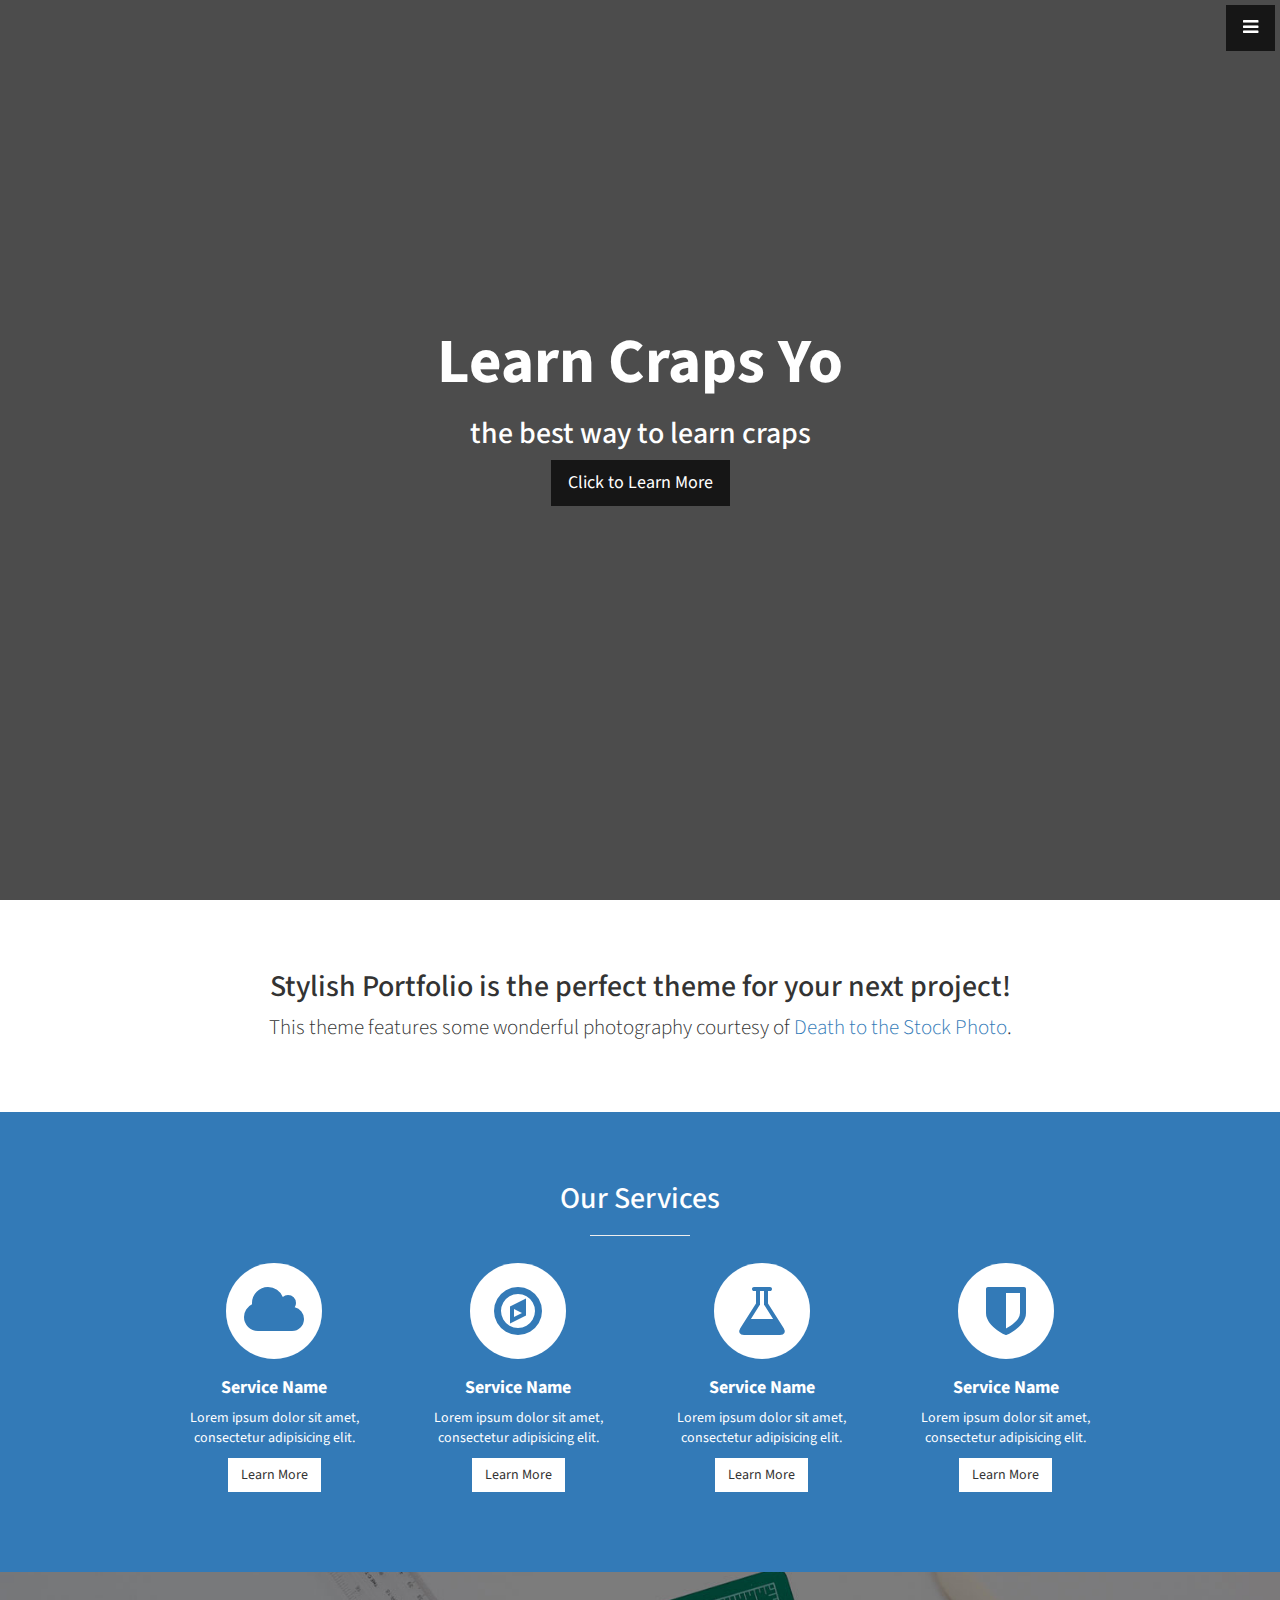
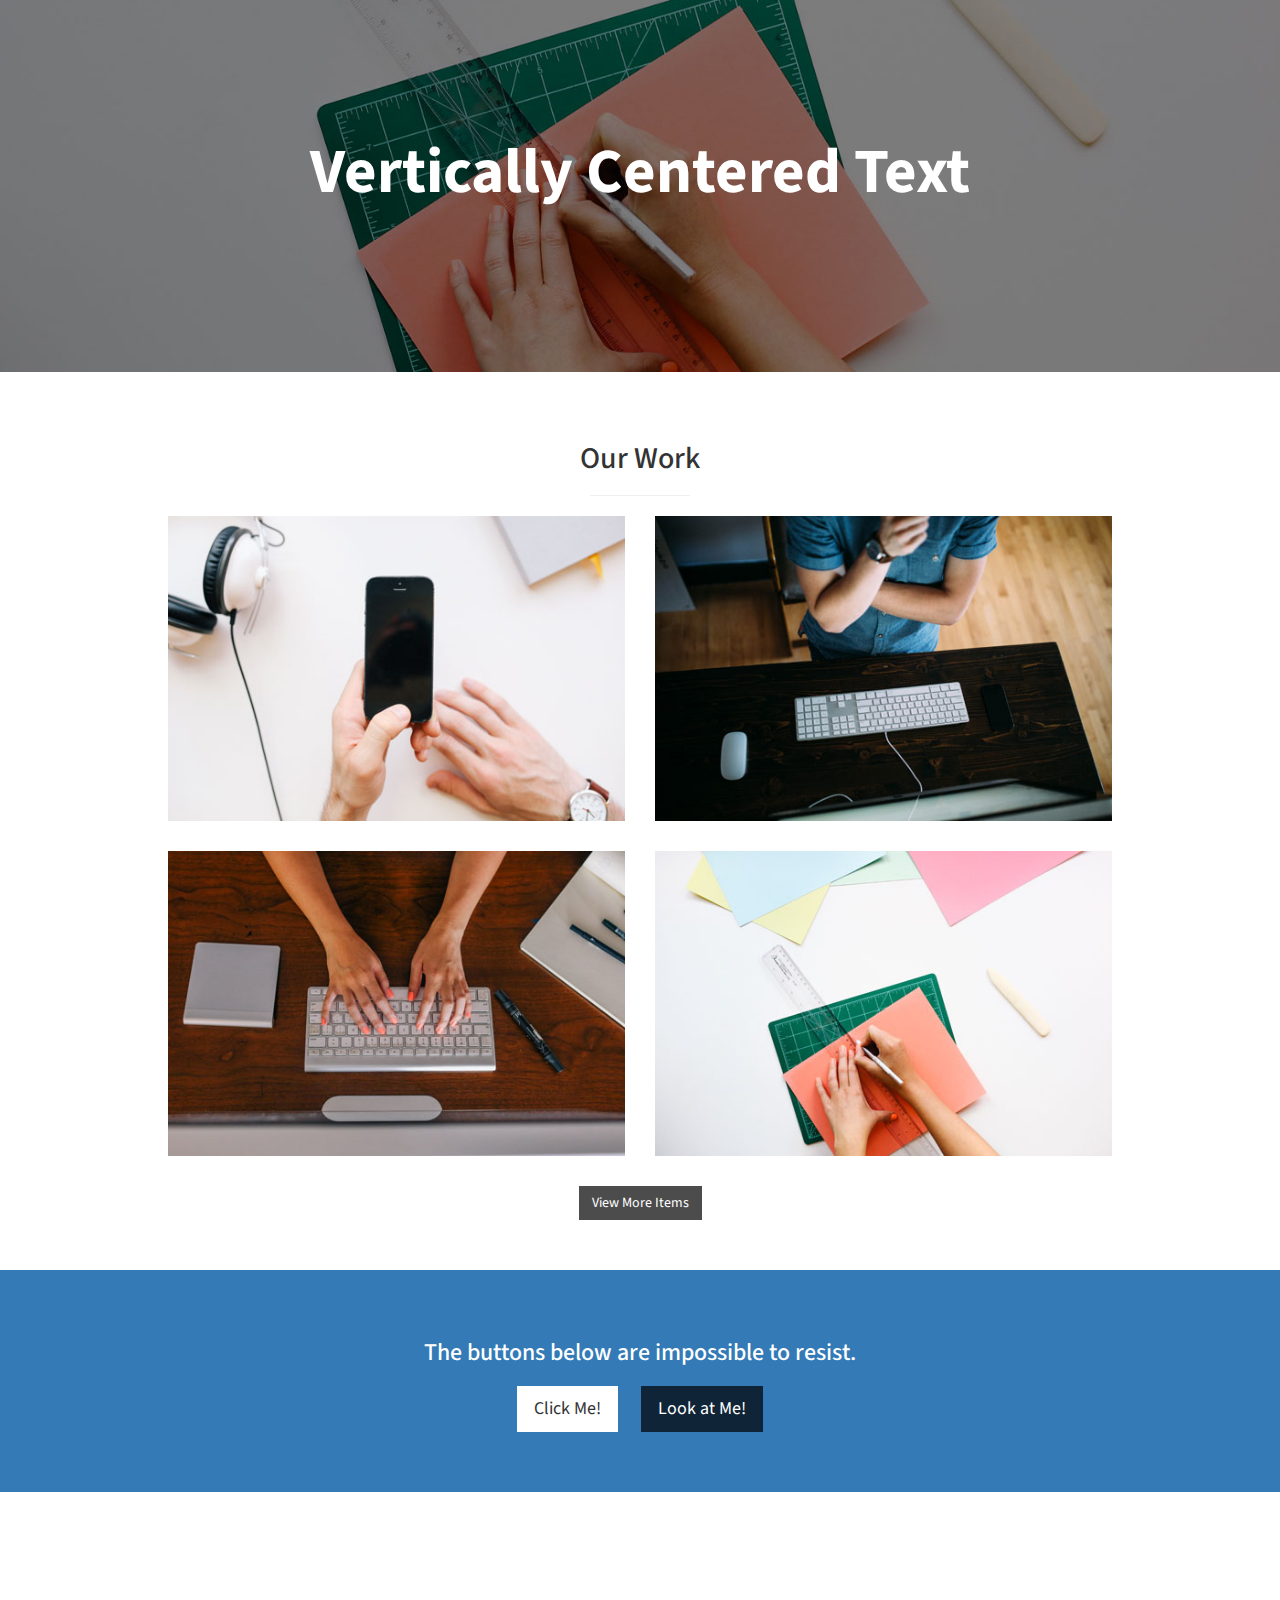
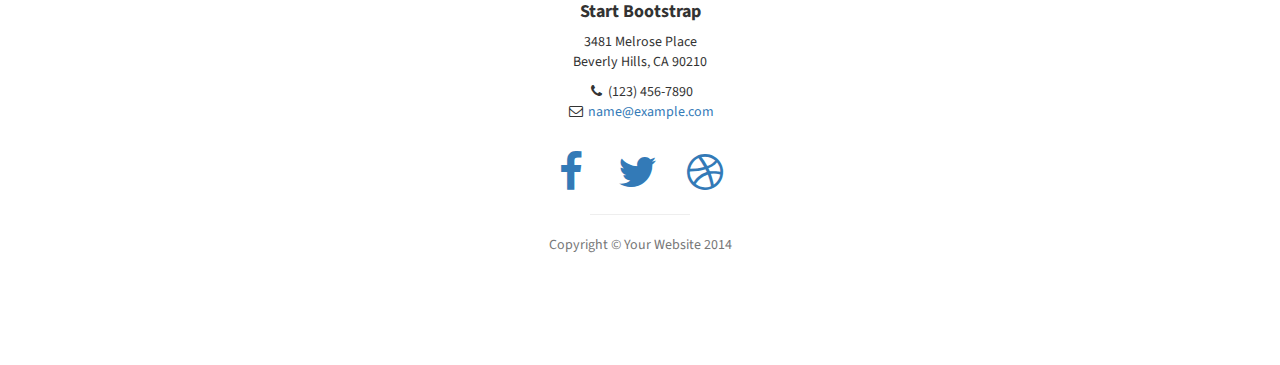
==== index.html @ 987acf4d "adds darkbg css class" ====
<!DOCTYPE html>
<html lang="en">

<head>

    <meta charset="utf-8">
    <meta http-equiv="X-UA-Compatible" content="IE=edge">
    <meta name="viewport" content="width=device-width, initial-scale=1">
    <meta name="description" content="">
    <meta name="author" content="">

    <title>Stylish Portfolio - Start Bootstrap Theme</title>

    <!-- Bootstrap Core CSS -->
    <link href="css/bootstrap.min.css" rel="stylesheet">

    <!-- Custom CSS -->
    <link href="css/stylish-portfolio.css" rel="stylesheet">

    <!-- Custom Fonts -->
    <link href="font-awesome/css/font-awesome.min.css" rel="stylesheet" type="text/css">
    <link href="http://fonts.googleapis.com/css?family=Source+Sans+Pro:300,400,700,300italic,400italic,700italic" rel="stylesheet" type="text/css">

    <!-- HTML5 Shim and Respond.js IE8 support of HTML5 elements and media queries -->
    <!-- WARNING: Respond.js doesn't work if you view the page via file:// -->
    <!--[if lt IE 9]>
        <script src="https://oss.maxcdn.com/libs/html5shiv/3.7.0/html5shiv.js"></script>
        <script src="https://oss.maxcdn.com/libs/respond.js/1.4.2/respond.min.js"></script>
    <![endif]-->

</head>

<body>

    <!-- Navigation -->
    <a id="menu-toggle" href="#" class="btn btn-dark btn-lg toggle"><i class="fa fa-bars"></i></a>
    <nav id="sidebar-wrapper">
        <ul class="sidebar-nav">
            <a id="menu-close" href="#" class="btn btn-light btn-lg pull-right toggle"><i class="fa fa-times"></i></a>
            <li class="sidebar-brand">
                <a href="#top">Start Bootstrap</a>
            </li>
            <li>
                <a href="#top">Home</a>
            </li>
            <li>
                <a href="#about">About</a>
            </li>
            <li>
                <a href="#services">Services</a>
            </li>
            <li>
                <a href="#portfolio">Portfolio</a>
            </li>
            <li>
                <a href="#contact">Contact</a>
            </li>
        </ul>
    </nav>

    <!-- Header -->
    <header id="top" class="header">
        <div class="text-vertical-center darkbg">
		    <h1>Learn Craps Yo</h1>
            <h2>the best way to learn craps</h2>
            <a href="#about" class="btn btn-dark btn-lg">Click to Learn More</a>
	    <br>
	    <br>
<a href="https://itunes.apple.com/us/app/facebook/id284882215?mt=8&uo=4" target="itunes_store" style="display:inline-block;overflow:hidden;background:url(https://linkmaker.itunes.apple.com/htmlResources/assets/en_us//images/web/linkmaker/badge_appstore-lrg.png) no-repeat;width:135px;height:40px;@media only screen{background-image:url(https://linkmaker.itunes.apple.com/htmlResources/assets/en_us//images/web/linkmaker/badge_appstore-lrg.svg);}"></a>
        </div>
    </header>

    <!-- About -->
    <section id="about" class="about">
        <div class="container">
            <div class="row">
                <div class="col-lg-12 text-center">
                    <h2>Stylish Portfolio is the perfect theme for your next project!</h2>
                    <p class="lead">This theme features some wonderful photography courtesy of <a target="_blank" href="http://join.deathtothestockphoto.com/">Death to the Stock Photo</a>.</p>
                </div>
            </div>
            <!-- /.row -->
        </div>
        <!-- /.container -->
    </section>

    <!-- Services -->
    <!-- The circle icons use Font Awesome's stacked icon classes. For more information, visit http://fontawesome.io/examples/ -->
    <section id="services" class="services bg-primary">
        <div class="container">
            <div class="row text-center">
                <div class="col-lg-10 col-lg-offset-1">
                    <h2>Our Services</h2>
                    <hr class="small">
                    <div class="row">
                        <div class="col-md-3 col-sm-6">
                            <div class="service-item">
                                <span class="fa-stack fa-4x">
                                <i class="fa fa-circle fa-stack-2x"></i>
                                <i class="fa fa-cloud fa-stack-1x text-primary"></i>
                            </span>
                                <h4>
                                    <strong>Service Name</strong>
                                </h4>
                                <p>Lorem ipsum dolor sit amet, consectetur adipisicing elit.</p>
                                <a href="#" class="btn btn-light">Learn More</a>
                            </div>
                        </div>
                        <div class="col-md-3 col-sm-6">
                            <div class="service-item">
                                <span class="fa-stack fa-4x">
                                <i class="fa fa-circle fa-stack-2x"></i>
                                <i class="fa fa-compass fa-stack-1x text-primary"></i>
                            </span>
                                <h4>
                                    <strong>Service Name</strong>
                                </h4>
                                <p>Lorem ipsum dolor sit amet, consectetur adipisicing elit.</p>
                                <a href="#" class="btn btn-light">Learn More</a>
                            </div>
                        </div>
                        <div class="col-md-3 col-sm-6">
                            <div class="service-item">
                                <span class="fa-stack fa-4x">
                                <i class="fa fa-circle fa-stack-2x"></i>
                                <i class="fa fa-flask fa-stack-1x text-primary"></i>
                            </span>
                                <h4>
                                    <strong>Service Name</strong>
                                </h4>
                                <p>Lorem ipsum dolor sit amet, consectetur adipisicing elit.</p>
                                <a href="#" class="btn btn-light">Learn More</a>
                            </div>
                        </div>
                        <div class="col-md-3 col-sm-6">
                            <div class="service-item">
                                <span class="fa-stack fa-4x">
                                <i class="fa fa-circle fa-stack-2x"></i>
                                <i class="fa fa-shield fa-stack-1x text-primary"></i>
                            </span>
                                <h4>
                                    <strong>Service Name</strong>
                                </h4>
                                <p>Lorem ipsum dolor sit amet, consectetur adipisicing elit.</p>
                                <a href="#" class="btn btn-light">Learn More</a>
                            </div>
                        </div>
                    </div>
                    <!-- /.row (nested) -->
                </div>
                <!-- /.col-lg-10 -->
            </div>
            <!-- /.row -->
        </div>
        <!-- /.container -->
    </section>

    <!-- Callout -->
    <aside class="callout">
        <div class="text-vertical-center">
            <h1>Vertically Centered Text</h1>
        </div>
    </aside>

    <!-- Portfolio -->
    <section id="portfolio" class="portfolio">
        <div class="container">
            <div class="row">
                <div class="col-lg-10 col-lg-offset-1 text-center">
                    <h2>Our Work</h2>
                    <hr class="small">
                    <div class="row">
                        <div class="col-md-6">
                            <div class="portfolio-item">
                                <a href="#">
                                    <img class="img-portfolio img-responsive" src="img/portfolio-1.jpg">
                                </a>
                            </div>
                        </div>
                        <div class="col-md-6">
                            <div class="portfolio-item">
                                <a href="#">
                                    <img class="img-portfolio img-responsive" src="img/portfolio-2.jpg">
                                </a>
                            </div>
                        </div>
                        <div class="col-md-6">
                            <div class="portfolio-item">
                                <a href="#">
                                    <img class="img-portfolio img-responsive" src="img/portfolio-3.jpg">
                                </a>
                            </div>
                        </div>
                        <div class="col-md-6">
                            <div class="portfolio-item">
                                <a href="#">
                                    <img class="img-portfolio img-responsive" src="img/portfolio-4.jpg">
                                </a>
                            </div>
                        </div>
                    </div>
                    <!-- /.row (nested) -->
                    <a href="#" class="btn btn-dark">View More Items</a>
                </div>
                <!-- /.col-lg-10 -->
            </div>
            <!-- /.row -->
        </div>
        <!-- /.container -->
    </section>

    <!-- Call to Action -->
    <aside class="call-to-action bg-primary">
        <div class="container">
            <div class="row">
                <div class="col-lg-12 text-center">
                    <h3>The buttons below are impossible to resist.</h3>
                    <a href="#" class="btn btn-lg btn-light">Click Me!</a>
                    <a href="#" class="btn btn-lg btn-dark">Look at Me!</a>
                </div>
            </div>
        </div>
    </aside>

    <!-- Footer -->
    <footer>
        <div class="container">
            <div class="row">
                <div class="col-lg-10 col-lg-offset-1 text-center">
                    <h4><strong>Start Bootstrap</strong>
                    </h4>
                    <p>3481 Melrose Place<br>Beverly Hills, CA 90210</p>
                    <ul class="list-unstyled">
                        <li><i class="fa fa-phone fa-fw"></i> (123) 456-7890</li>
                        <li><i class="fa fa-envelope-o fa-fw"></i>  <a href="mailto:name@example.com">name@example.com</a>
                        </li>
                    </ul>
                    <br>
                    <ul class="list-inline">
                        <li>
                            <a href="#"><i class="fa fa-facebook fa-fw fa-3x"></i></a>
                        </li>
                        <li>
                            <a href="#"><i class="fa fa-twitter fa-fw fa-3x"></i></a>
                        </li>
                        <li>
                            <a href="#"><i class="fa fa-dribbble fa-fw fa-3x"></i></a>
                        </li>
                    </ul>
                    <hr class="small">
                    <p class="text-muted">Copyright &copy; Your Website 2014</p>
                </div>
            </div>
        </div>
    </footer>

    <!-- jQuery -->
    <script src="js/jquery.js"></script>

    <!-- Bootstrap Core JavaScript -->
    <script src="js/bootstrap.min.js"></script>

    <!-- Custom Theme JavaScript -->
    <script>
    // Closes the sidebar menu
    $("#menu-close").click(function(e) {
        e.preventDefault();
        $("#sidebar-wrapper").toggleClass("active");
    });

    // Opens the sidebar menu
    $("#menu-toggle").click(function(e) {
        e.preventDefault();
        $("#sidebar-wrapper").toggleClass("active");
    });

    // Scrolls to the selected menu item on the page
    $(function() {
        $('a[href*=#]:not([href=#])').click(function() {
            if (location.pathname.replace(/^\//, '') == this.pathname.replace(/^\//, '') || location.hostname == this.hostname) {

                var target = $(this.hash);
                target = target.length ? target : $('[name=' + this.hash.slice(1) + ']');
                if (target.length) {
                    $('html,body').animate({
                        scrollTop: target.offset().top
                    }, 1000);
                    return false;
                }
            }
        });
    });
    </script>

</body>

</html>
---- css/stylish-portfolio.css ----
/*!
 * Start Bootstrap - Stylish Portfolio Bootstrap Theme (http://startbootstrap.com)
 * Code licensed under the Apache License v2.0.
 * For details, see http://www.apache.org/licenses/LICENSE-2.0.
 */

/* Global Styles */

html,
body {
    width: 100%;
    height: 100%;
}

body {
    font-family: "Source Sans Pro","Helvetica Neue",Helvetica,Arial,sans-serif;
}

.text-vertical-center {
    display: table-cell;
    text-align: center;
    vertical-align: middle;
    color: rgb(255,255,255);
}

.text-vertical-center h1 {
    margin: 0;
    padding: 0;
    font-size: 4.5em;
    font-weight: 700;
}

/* Custom Button Styles */

.btn-dark {
    border-radius: 0;
    color: #fff;
    background-color: rgba(0,0,0,0.7);
}

.btn-dark:hover,
.btn-dark:focus,
.btn-dark:active {
    color: #fff;
    background-color: rgba(0,0,0,0.8);
}

.btn-light {
    border-radius: 0;
    color: #333;
    background-color: rgb(255,255,255);
}

.btn-light:hover,
.btn-light:focus,
.btn-light:active {
    color: #333;
    background-color: rgba(255,255,255,0.8);
}

/* Custom Horizontal Rule */

hr.small {
    max-width: 100px;
}

/* Side Menu */

#sidebar-wrapper {
    z-index: 1000;
    position: fixed;
    right: 0;
    width: 250px;
    height: 100%;
    margin-right: -250px;
    overflow-y: auto;
    background: #222;
    -webkit-transition: all 0.4s ease 0s;
    -moz-transition: all 0.4s ease 0s;
    -ms-transition: all 0.4s ease 0s;
    -o-transition: all 0.4s ease 0s;
    transition: all 0.4s ease 0s;
}

.sidebar-nav {
    position: absolute;
    top: 0;
    width: 250px;
    margin: 0;
    padding: 0;
    list-style: none;
}

.sidebar-nav li {
    text-indent: 20px;
    line-height: 40px;
}

.sidebar-nav li a {
    display: block;
    text-decoration: none;
    color: #999;
}

.sidebar-nav li a:hover {
    text-decoration: none;
    color: #fff;
    background: rgba(255,255,255,0.2);
}

.sidebar-nav li a:active,
.sidebar-nav li a:focus {
    text-decoration: none;
}

.sidebar-nav > .sidebar-brand {
    height: 55px;
    font-size: 18px;
    line-height: 55px;
}

.sidebar-nav > .sidebar-brand a {
    color: #999;
}

.sidebar-nav > .sidebar-brand a:hover {
    color: #fff;
    background: none;
}

#menu-toggle {
    z-index: 1;
    position: fixed;
    top: 0;
    right: 0;
}

#sidebar-wrapper.active {
    right: 250px;
    width: 250px;
    -webkit-transition: all 0.4s ease 0s;
    -moz-transition: all 0.4s ease 0s;
    -ms-transition: all 0.4s ease 0s;
    -o-transition: all 0.4s ease 0s;
    transition: all 0.4s ease 0s;
}

.toggle {
    margin: 5px 5px 0 0;
}

/* Header */

.header {
    display: table;
    position: relative;
    width: 100%;
    height: 100%;
    background: url(../img/craps_buzz.jpg) no-repeat center center scroll;
    -webkit-background-size: cover;
    -moz-background-size: cover;
    background-size: cover;
    -o-background-size: cover;
}

/* About */

.about {
    padding: 50px 0;
}

/* Services */

.services {
    padding: 50px 0;
}

.service-item {
    margin-bottom: 30px;
}

/* Callout */

.callout {
    display: table;
    width: 100%;
    height: 400px;
    color: #fff;
    background: url(../img/callout.jpg) no-repeat center center scroll;
    -webkit-background-size: cover;
    -moz-background-size: cover;
    background-size: cover;
    -o-background-size: cover;
}

/* Portfolio */

.portfolio {
    padding: 50px 0;
}

.portfolio-item {
    margin-bottom: 30px;
}

.img-portfolio {
    margin: 0 auto;
}

.img-portfolio:hover {
    opacity: 0.8;
}

/* Call to Action */

.call-to-action {
    padding: 50px 0;
}

.call-to-action .btn {
    margin: 10px;
}

/* Map */

.map {
    height: 500px;
}

@media(max-width:768px) {
    .map {
        height: 75%;
    }
}

/* Footer */

footer {
    padding: 100px 0;
}

.darkbg {
    background-color: rgba(0,0,0,0.7);
}
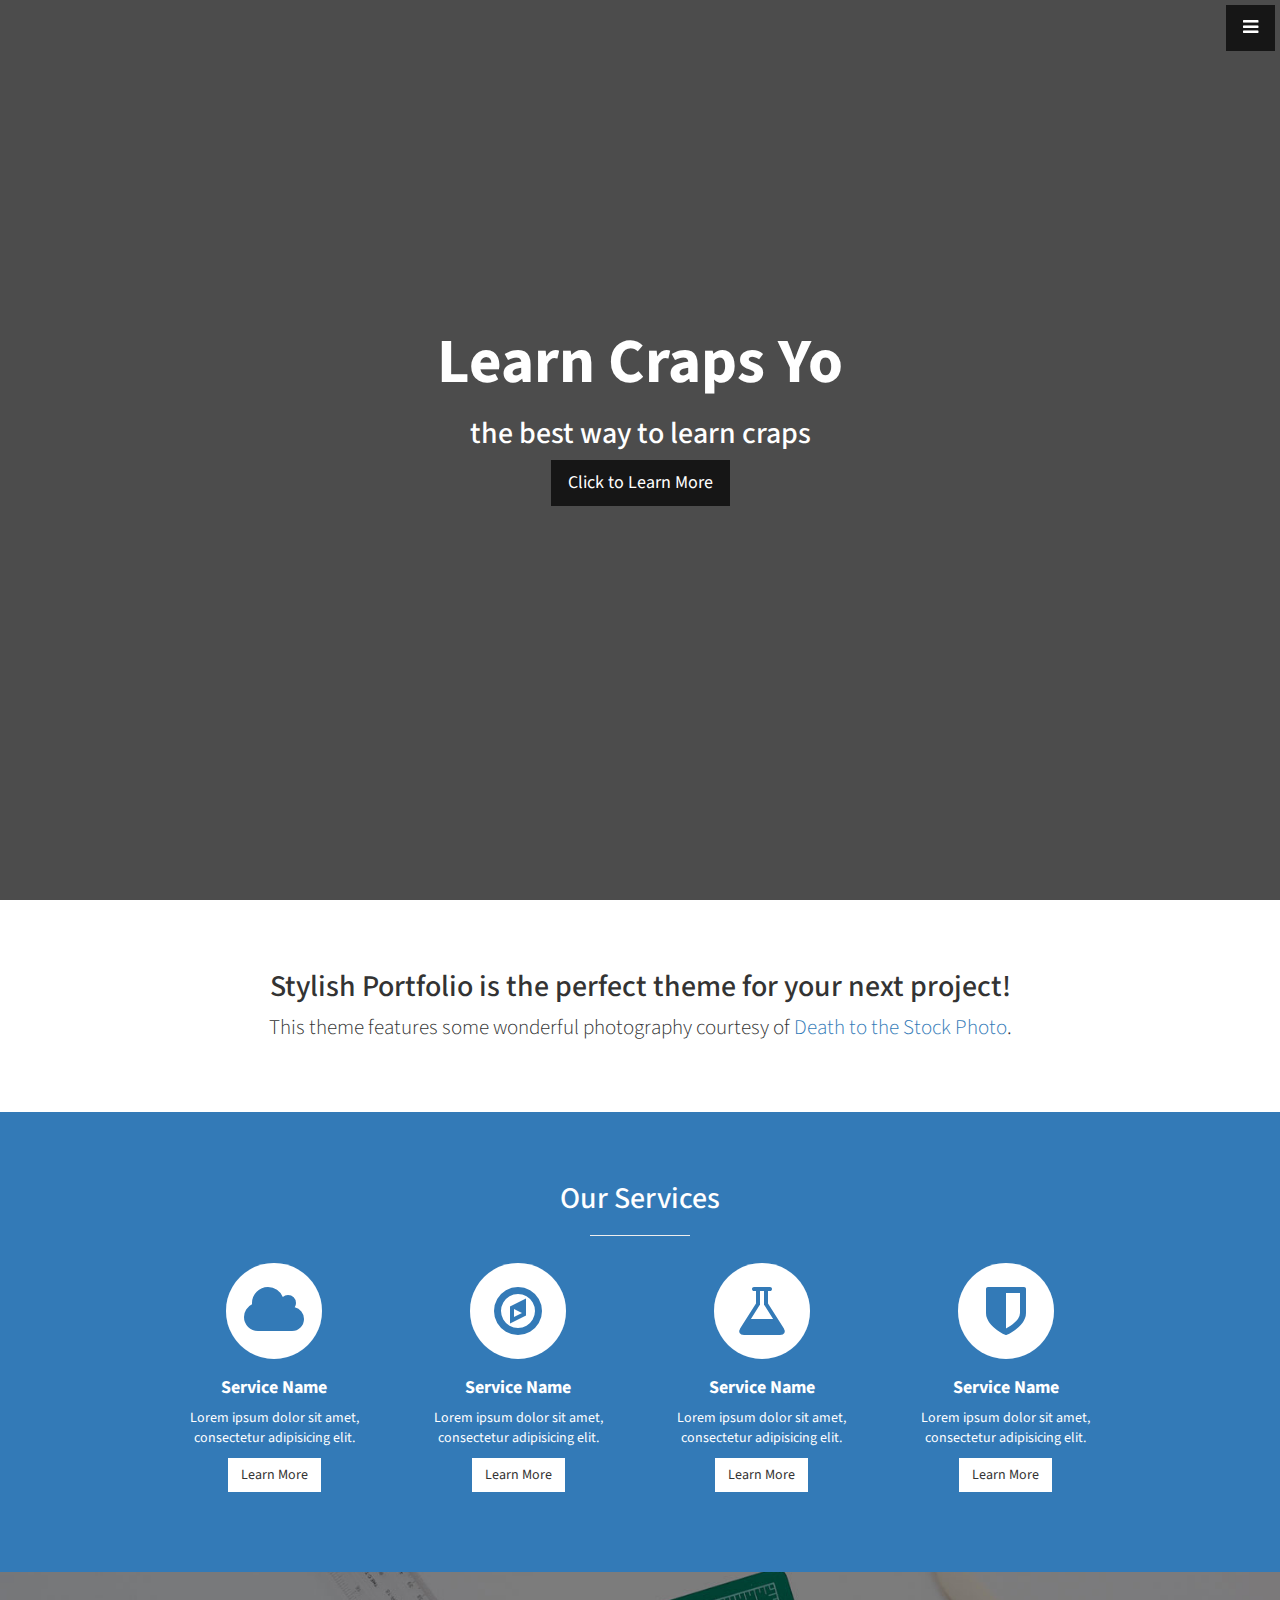
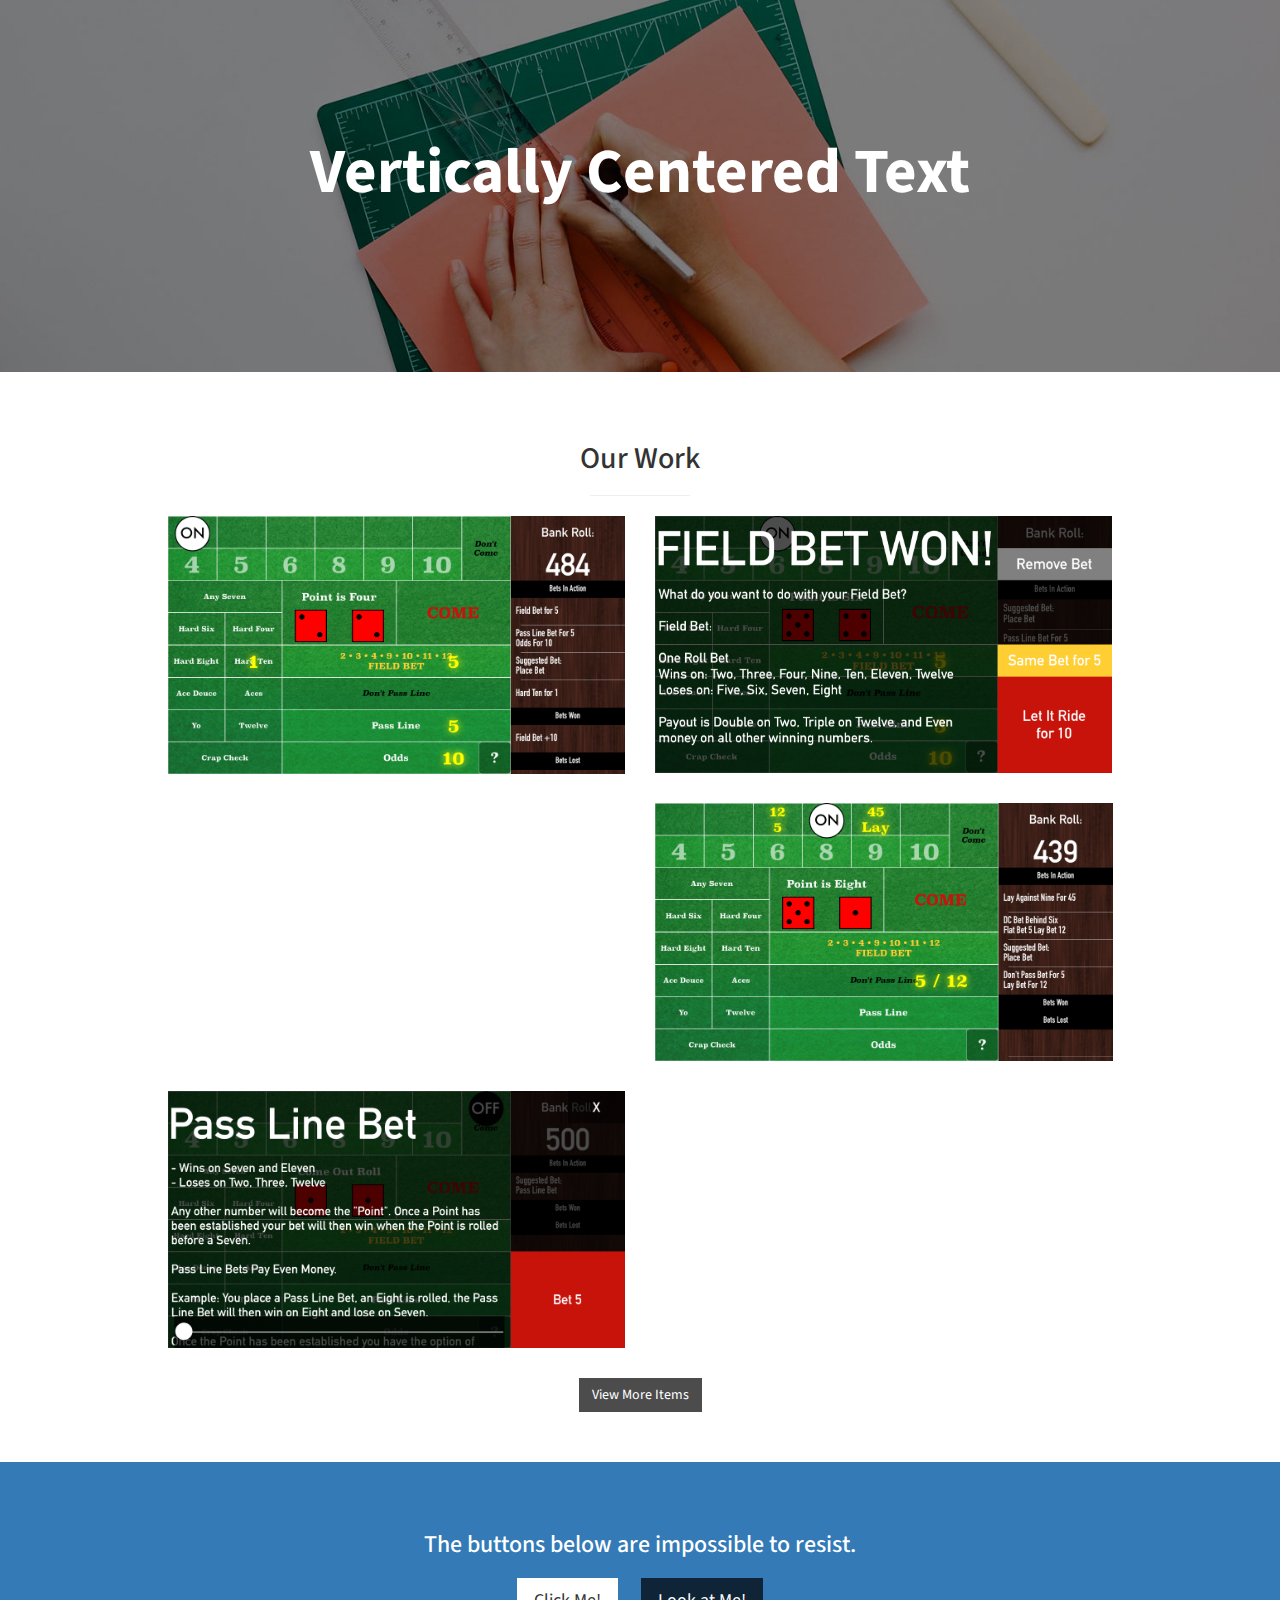
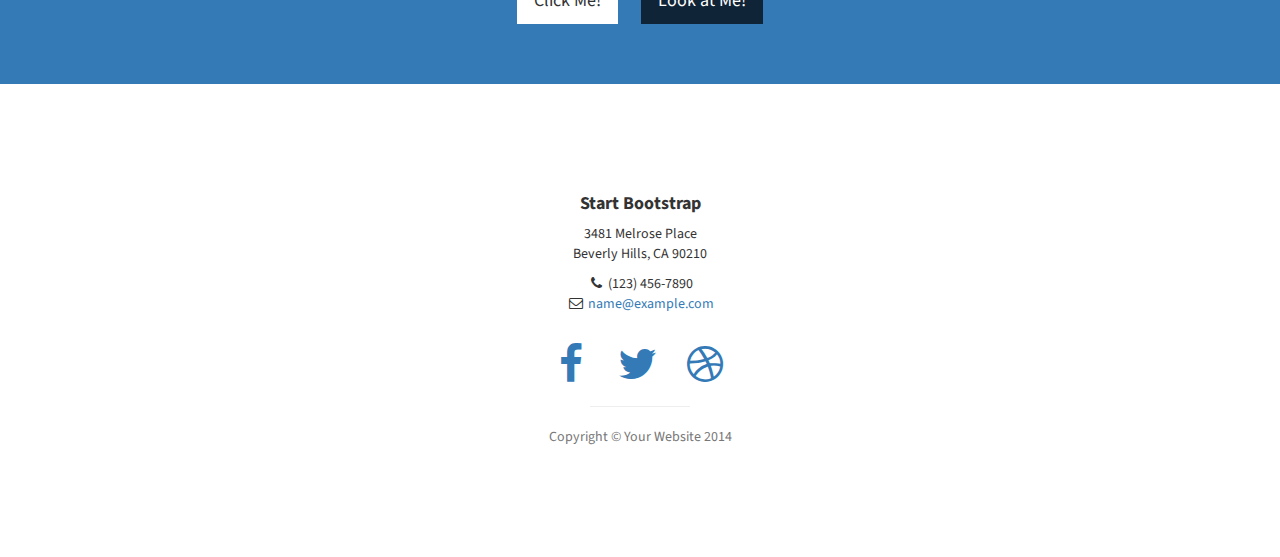
==== commit 1db1160b: "adds screenshots and adjusts css" ====
--- a/index.html
+++ b/index.html
@@ -172,30 +172,22 @@
                     <div class="row">
                         <div class="col-md-6">
                             <div class="portfolio-item">
-                                <a href="#">
-                                    <img class="img-portfolio img-responsive" src="img/portfolio-1.jpg">
-                                </a>
-                            </div>
-                        </div>
-                        <div class="col-md-6">
-                            <div class="portfolio-item">
-                                <a href="#">
-                                    <img class="img-portfolio img-responsive" src="img/portfolio-2.jpg">
-                                </a>
-                            </div>
-                        </div>
-                        <div class="col-md-6">
-                            <div class="portfolio-item">
-                                <a href="#">
-                                    <img class="img-portfolio img-responsive" src="img/portfolio-3.jpg">
-                                </a>
-                            </div>
-                        </div>
-                        <div class="col-md-6">
-                            <div class="portfolio-item">
-                                <a href="#">
-                                    <img class="img-portfolio img-responsive" src="img/portfolio-4.jpg">
-                                </a>
+                                <img class="img-portfolio img-responsive" src="img/screenshot1.png">
+                            </div>
+                        </div>
+                        <div class="col-md-6">
+                            <div class="portfolio-item">
+                                <img class="img-portfolio img-responsive" src="img/screenshot2.png">
+                            </div>
+                        </div>
+                        <div class="col-md-6">
+                            <div class="portfolio-item">
+                                <img class="img-portfolio img-responsive" src="img/screenshot3.png">
+                            </div>
+                        </div>
+                        <div class="col-md-6">
+                            <div class="portfolio-item">
+                                <img class="img-portfolio img-responsive" src="img/screenshot4.png">
                             </div>
                         </div>
                     </div>
--- a/css/stylish-portfolio.css
+++ b/css/stylish-portfolio.css
@@ -208,7 +208,7 @@
 }
 
 .img-portfolio:hover {
-    opacity: 0.8;
+    /* opacity: 0.8; */
 }
 
 /* Call to Action */
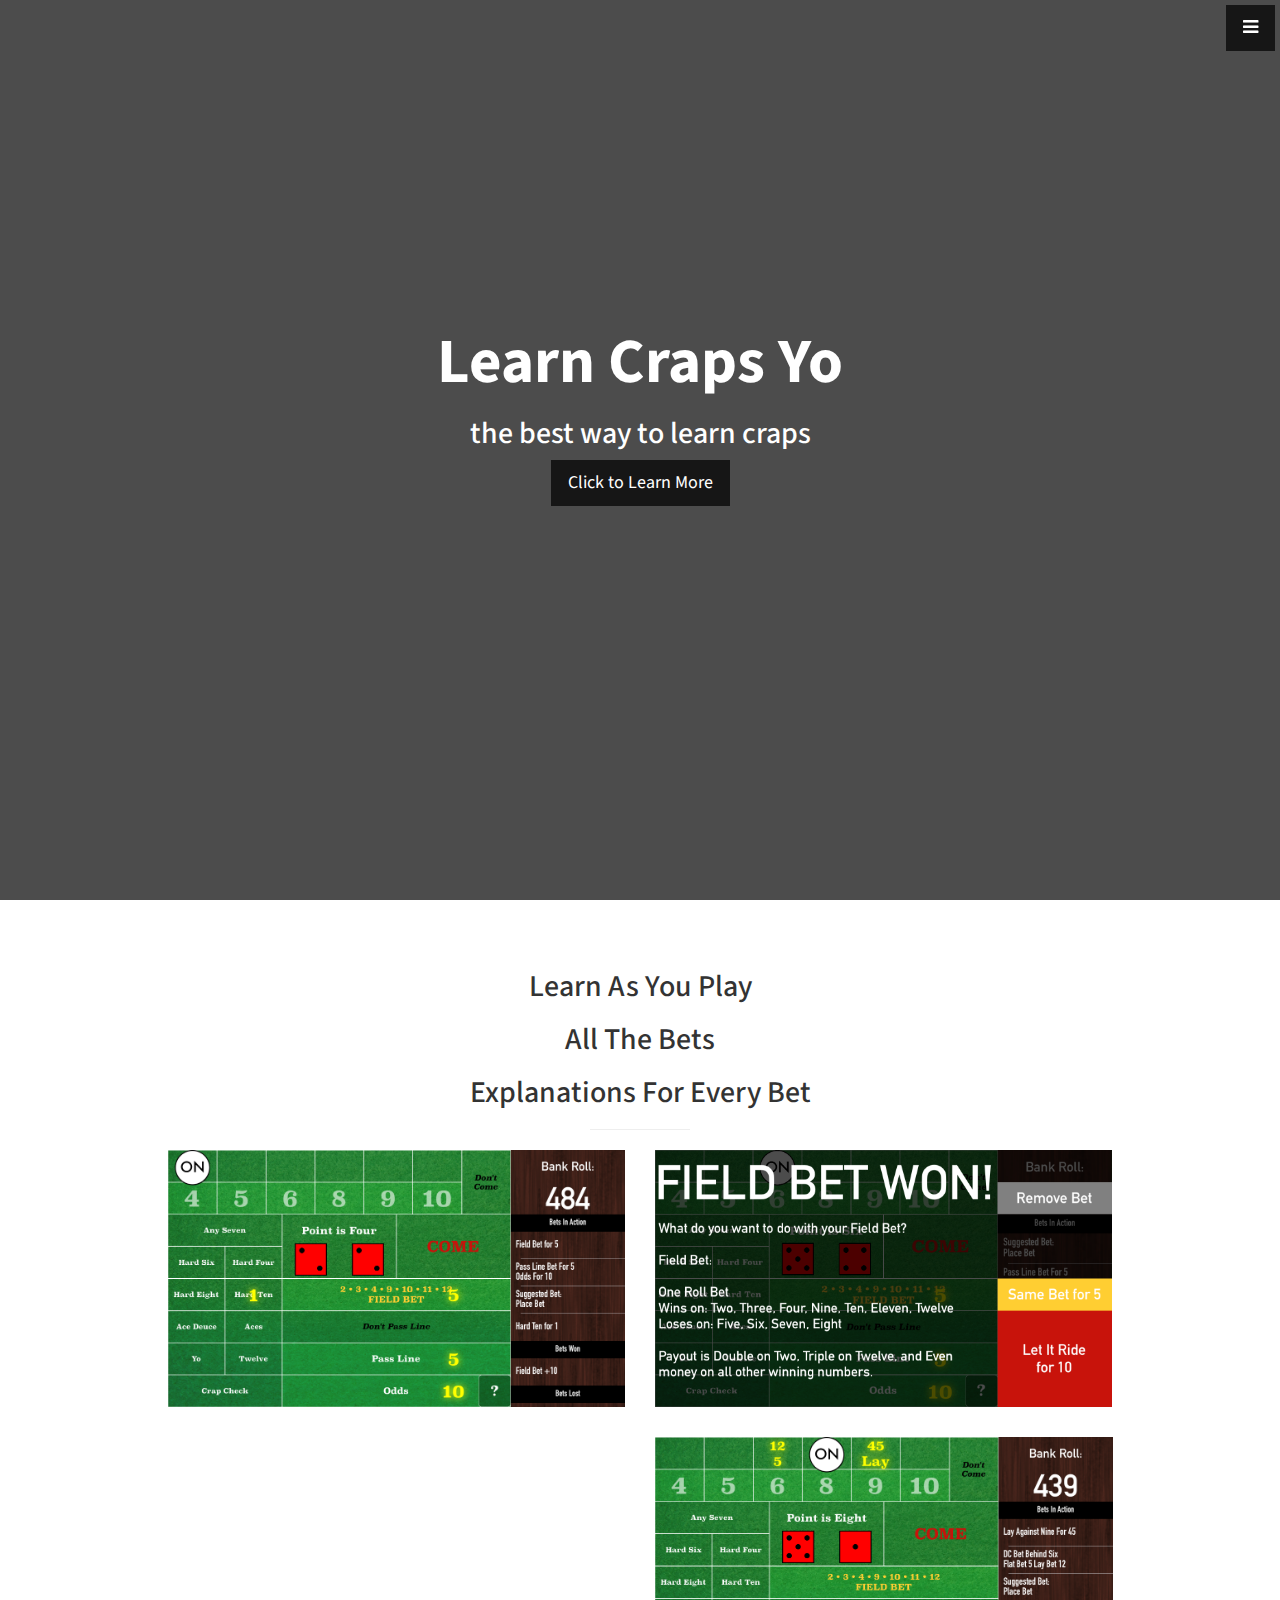
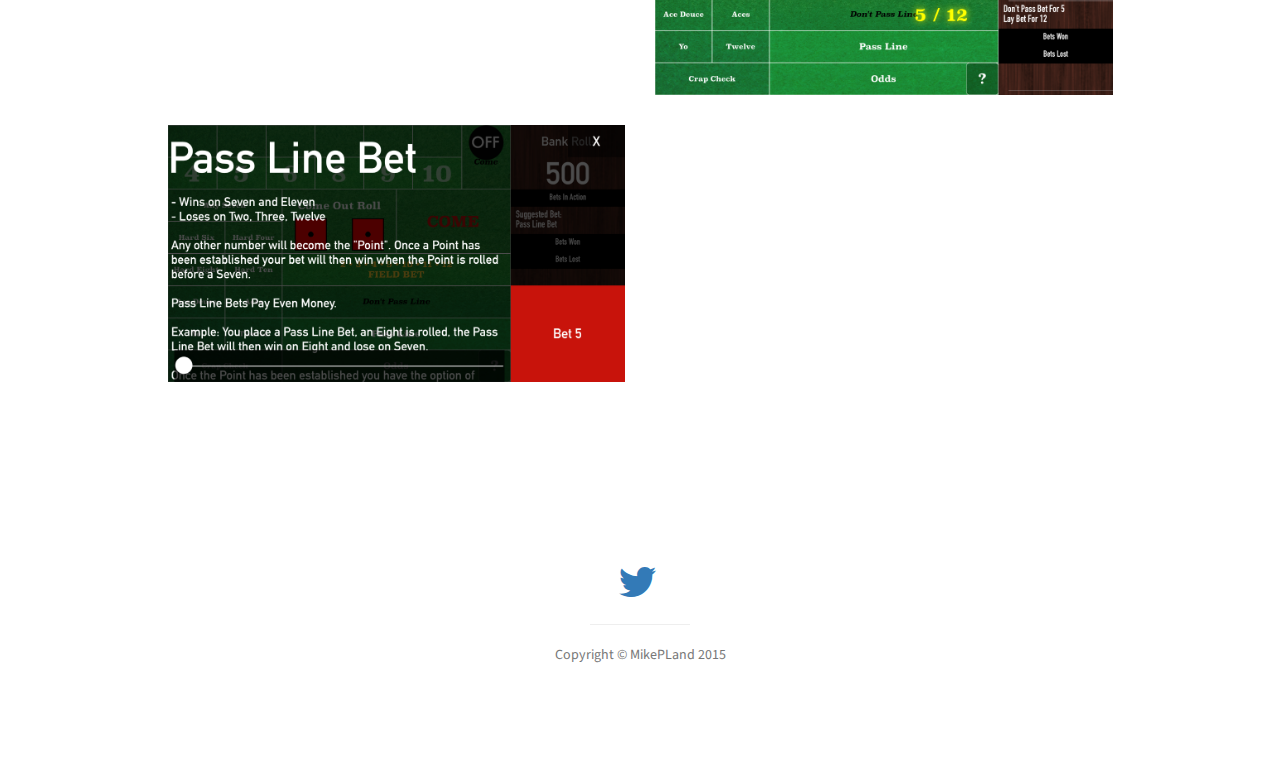
==== commit eaa93386: "removes extra sections and adds real download link" ====
--- a/index.html
+++ b/index.html
@@ -8,6 +8,7 @@
     <meta name="viewport" content="width=device-width, initial-scale=1">
     <meta name="description" content="">
     <meta name="author" content="">
+    <meta name="google-site-verification" content="u8EXu4nw_NH_AW1riNTHhN2MzKhpvH_WQMLuO0EEA50" />
 
     <title>Stylish Portfolio - Start Bootstrap Theme</title>
 
@@ -44,16 +45,7 @@
                 <a href="#top">Home</a>
             </li>
             <li>
-                <a href="#about">About</a>
-            </li>
-            <li>
-                <a href="#services">Services</a>
-            </li>
-            <li>
-                <a href="#portfolio">Portfolio</a>
-            </li>
-            <li>
-                <a href="#contact">Contact</a>
+                <a href="#portfolio">More</a>
             </li>
         </ul>
     </nav>
@@ -63,111 +55,21 @@
         <div class="text-vertical-center darkbg">
 		    <h1>Learn Craps Yo</h1>
             <h2>the best way to learn craps</h2>
-            <a href="#about" class="btn btn-dark btn-lg">Click to Learn More</a>
+            <a href="#portfolio" class="btn btn-dark btn-lg">Click to Learn More</a>
 	    <br>
 	    <br>
-<a href="https://itunes.apple.com/us/app/facebook/id284882215?mt=8&uo=4" target="itunes_store" style="display:inline-block;overflow:hidden;background:url(https://linkmaker.itunes.apple.com/htmlResources/assets/en_us//images/web/linkmaker/badge_appstore-lrg.png) no-repeat;width:135px;height:40px;@media only screen{background-image:url(https://linkmaker.itunes.apple.com/htmlResources/assets/en_us//images/web/linkmaker/badge_appstore-lrg.svg);}"></a>
+        <a href="https://itunes.apple.com/us/app/learn-craps-yo/id943996740?mt=8&uo=4" target="itunes_store" style="display:inline-block;overflow:hidden;background:url(https://linkmaker.itunes.apple.com/htmlResources/assets/en_us//images/web/linkmaker/badge_appstore-lrg.png) no-repeat;width:135px;height:40px;@media only screen{background-image:url(https://linkmaker.itunes.apple.com/htmlResources/assets/en_us//images/web/linkmaker/badge_appstore-lrg.svg);}"></a>
         </div>
     </header>
-
-    <!-- About -->
-    <section id="about" class="about">
-        <div class="container">
-            <div class="row">
-                <div class="col-lg-12 text-center">
-                    <h2>Stylish Portfolio is the perfect theme for your next project!</h2>
-                    <p class="lead">This theme features some wonderful photography courtesy of <a target="_blank" href="http://join.deathtothestockphoto.com/">Death to the Stock Photo</a>.</p>
-                </div>
-            </div>
-            <!-- /.row -->
-        </div>
-        <!-- /.container -->
-    </section>
-
-    <!-- Services -->
-    <!-- The circle icons use Font Awesome's stacked icon classes. For more information, visit http://fontawesome.io/examples/ -->
-    <section id="services" class="services bg-primary">
-        <div class="container">
-            <div class="row text-center">
-                <div class="col-lg-10 col-lg-offset-1">
-                    <h2>Our Services</h2>
-                    <hr class="small">
-                    <div class="row">
-                        <div class="col-md-3 col-sm-6">
-                            <div class="service-item">
-                                <span class="fa-stack fa-4x">
-                                <i class="fa fa-circle fa-stack-2x"></i>
-                                <i class="fa fa-cloud fa-stack-1x text-primary"></i>
-                            </span>
-                                <h4>
-                                    <strong>Service Name</strong>
-                                </h4>
-                                <p>Lorem ipsum dolor sit amet, consectetur adipisicing elit.</p>
-                                <a href="#" class="btn btn-light">Learn More</a>
-                            </div>
-                        </div>
-                        <div class="col-md-3 col-sm-6">
-                            <div class="service-item">
-                                <span class="fa-stack fa-4x">
-                                <i class="fa fa-circle fa-stack-2x"></i>
-                                <i class="fa fa-compass fa-stack-1x text-primary"></i>
-                            </span>
-                                <h4>
-                                    <strong>Service Name</strong>
-                                </h4>
-                                <p>Lorem ipsum dolor sit amet, consectetur adipisicing elit.</p>
-                                <a href="#" class="btn btn-light">Learn More</a>
-                            </div>
-                        </div>
-                        <div class="col-md-3 col-sm-6">
-                            <div class="service-item">
-                                <span class="fa-stack fa-4x">
-                                <i class="fa fa-circle fa-stack-2x"></i>
-                                <i class="fa fa-flask fa-stack-1x text-primary"></i>
-                            </span>
-                                <h4>
-                                    <strong>Service Name</strong>
-                                </h4>
-                                <p>Lorem ipsum dolor sit amet, consectetur adipisicing elit.</p>
-                                <a href="#" class="btn btn-light">Learn More</a>
-                            </div>
-                        </div>
-                        <div class="col-md-3 col-sm-6">
-                            <div class="service-item">
-                                <span class="fa-stack fa-4x">
-                                <i class="fa fa-circle fa-stack-2x"></i>
-                                <i class="fa fa-shield fa-stack-1x text-primary"></i>
-                            </span>
-                                <h4>
-                                    <strong>Service Name</strong>
-                                </h4>
-                                <p>Lorem ipsum dolor sit amet, consectetur adipisicing elit.</p>
-                                <a href="#" class="btn btn-light">Learn More</a>
-                            </div>
-                        </div>
-                    </div>
-                    <!-- /.row (nested) -->
-                </div>
-                <!-- /.col-lg-10 -->
-            </div>
-            <!-- /.row -->
-        </div>
-        <!-- /.container -->
-    </section>
-
-    <!-- Callout -->
-    <aside class="callout">
-        <div class="text-vertical-center">
-            <h1>Vertically Centered Text</h1>
-        </div>
-    </aside>
 
     <!-- Portfolio -->
     <section id="portfolio" class="portfolio">
         <div class="container">
             <div class="row">
                 <div class="col-lg-10 col-lg-offset-1 text-center">
-                    <h2>Our Work</h2>
+                    <h2>Learn As You Play</h2>
+                    <h2>All The Bets</h2>
+                    <h2>Explanations For Every Bet</h2>
                     <hr class="small">
                     <div class="row">
                         <div class="col-md-6">
@@ -190,9 +92,8 @@
                                 <img class="img-portfolio img-responsive" src="img/screenshot4.png">
                             </div>
                         </div>
+                        <a href="https://itunes.apple.com/us/app/learn-craps-yo/id943996740?mt=8&uo=4" target="itunes_store" style="display:inline-block;overflow:hidden;background:url(https://linkmaker.itunes.apple.com/htmlResources/assets/en_us//images/web/linkmaker/badge_appstore-lrg.png) no-repeat;width:135px;height:40px;@media only screen{background-image:url(https://linkmaker.itunes.apple.com/htmlResources/assets/en_us//images/web/linkmaker/badge_appstore-lrg.svg);}"></a>
                     </div>
-                    <!-- /.row (nested) -->
-                    <a href="#" class="btn btn-dark">View More Items</a>
                 </div>
                 <!-- /.col-lg-10 -->
             </div>
@@ -201,46 +102,18 @@
         <!-- /.container -->
     </section>
 
-    <!-- Call to Action -->
-    <aside class="call-to-action bg-primary">
-        <div class="container">
-            <div class="row">
-                <div class="col-lg-12 text-center">
-                    <h3>The buttons below are impossible to resist.</h3>
-                    <a href="#" class="btn btn-lg btn-light">Click Me!</a>
-                    <a href="#" class="btn btn-lg btn-dark">Look at Me!</a>
-                </div>
-            </div>
-        </div>
-    </aside>
-
     <!-- Footer -->
     <footer>
         <div class="container">
             <div class="row">
                 <div class="col-lg-10 col-lg-offset-1 text-center">
-                    <h4><strong>Start Bootstrap</strong>
-                    </h4>
-                    <p>3481 Melrose Place<br>Beverly Hills, CA 90210</p>
-                    <ul class="list-unstyled">
-                        <li><i class="fa fa-phone fa-fw"></i> (123) 456-7890</li>
-                        <li><i class="fa fa-envelope-o fa-fw"></i>  <a href="mailto:name@example.com">name@example.com</a>
-                        </li>
-                    </ul>
-                    <br>
                     <ul class="list-inline">
-                        <li>
-                            <a href="#"><i class="fa fa-facebook fa-fw fa-3x"></i></a>
-                        </li>
                         <li>
                             <a href="#"><i class="fa fa-twitter fa-fw fa-3x"></i></a>
                         </li>
-                        <li>
-                            <a href="#"><i class="fa fa-dribbble fa-fw fa-3x"></i></a>
-                        </li>
                     </ul>
                     <hr class="small">
-                    <p class="text-muted">Copyright &copy; Your Website 2014</p>
+                    <p class="text-muted">Copyright &copy; MikePLand 2015</p>
                 </div>
             </div>
         </div>
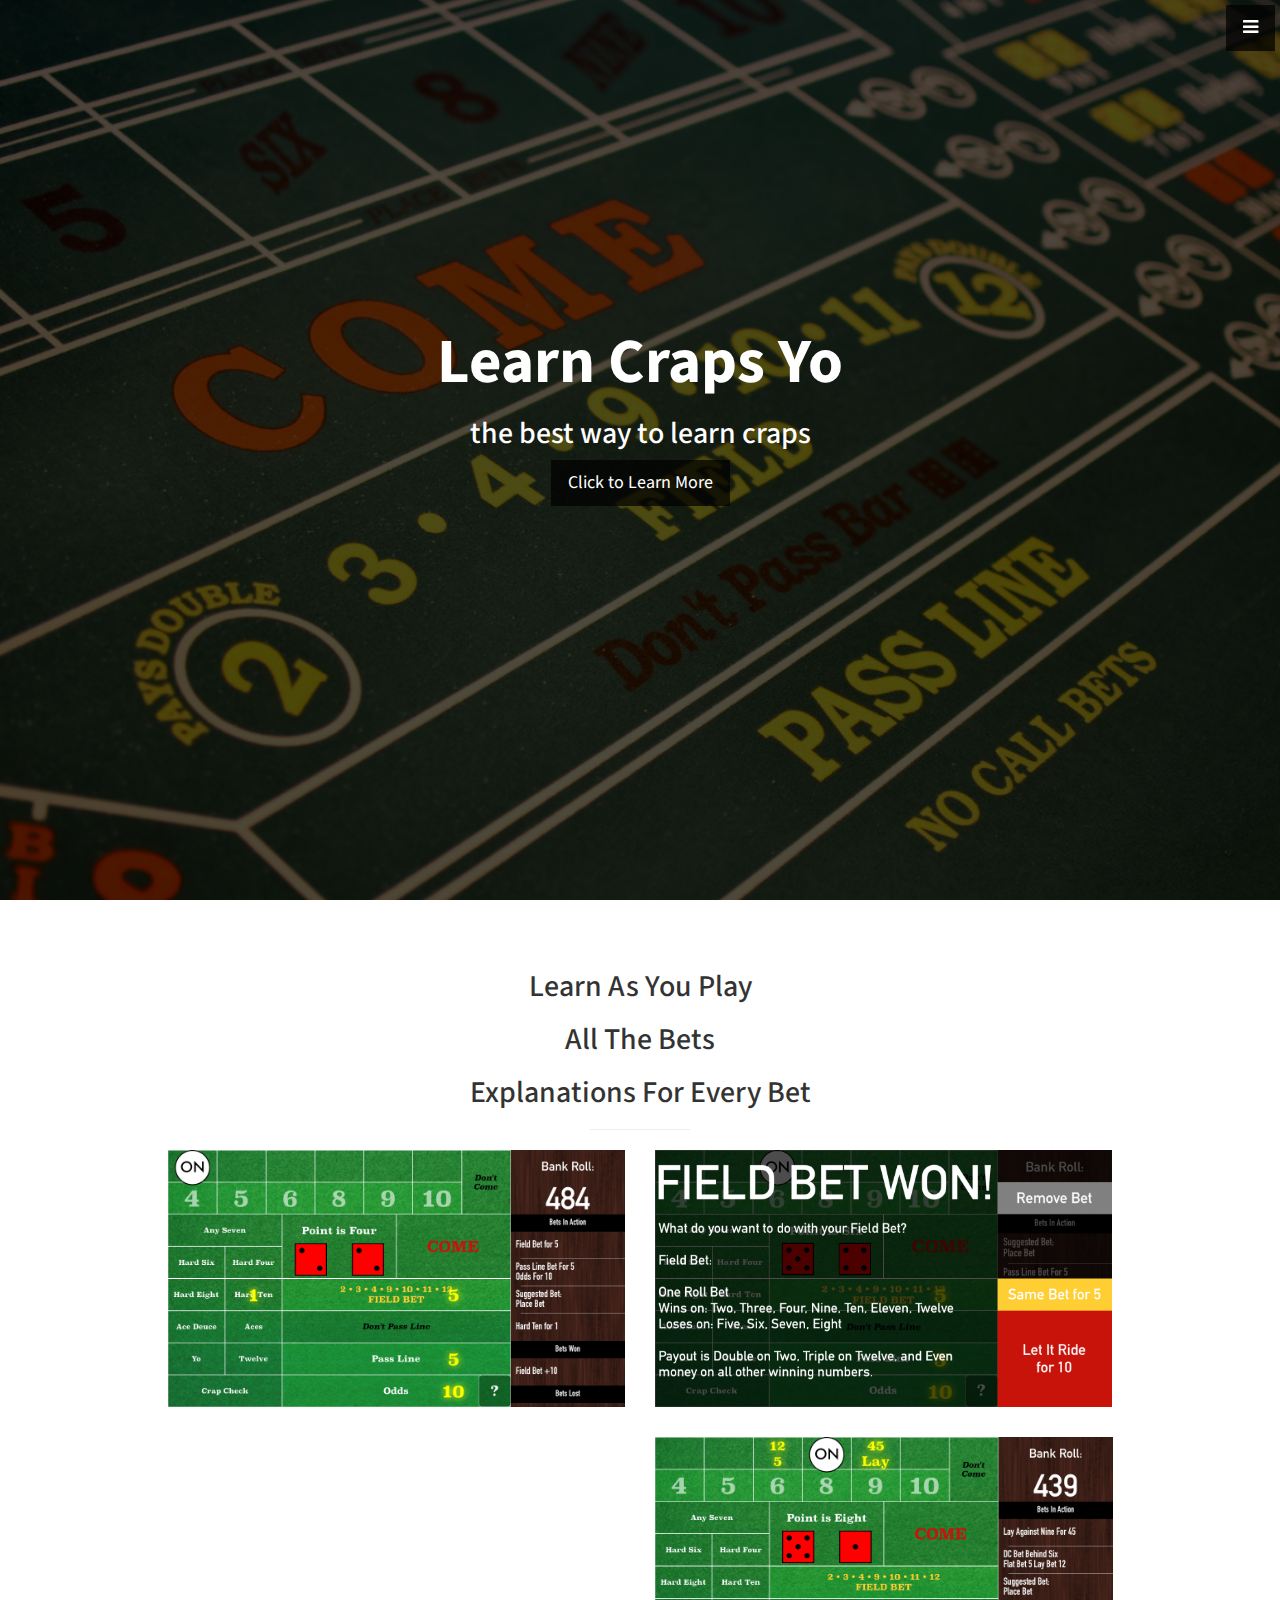
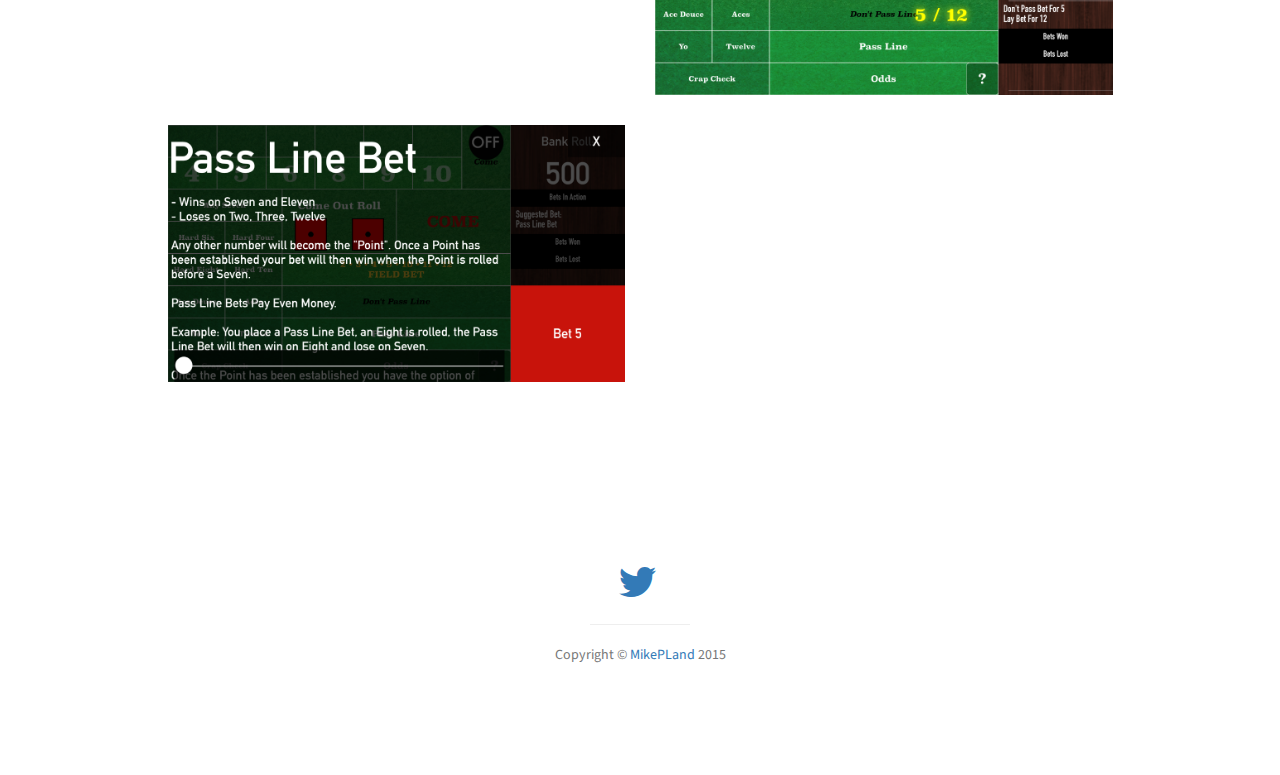
==== commit 9e5c19c8: "adds link in footer" ====
--- a/index.html
+++ b/index.html
@@ -10,7 +10,7 @@
     <meta name="author" content="">
     <meta name="google-site-verification" content="u8EXu4nw_NH_AW1riNTHhN2MzKhpvH_WQMLuO0EEA50" />
 
-    <title>Stylish Portfolio - Start Bootstrap Theme</title>
+    <title>Learn Craps iPhone App</title>
 
     <!-- Bootstrap Core CSS -->
     <link href="css/bootstrap.min.css" rel="stylesheet">
@@ -39,7 +39,7 @@
         <ul class="sidebar-nav">
             <a id="menu-close" href="#" class="btn btn-light btn-lg pull-right toggle"><i class="fa fa-times"></i></a>
             <li class="sidebar-brand">
-                <a href="#top">Start Bootstrap</a>
+                <a href="#top">Learn Craps Yo</a>
             </li>
             <li>
                 <a href="#top">Home</a>
@@ -109,11 +109,11 @@
                 <div class="col-lg-10 col-lg-offset-1 text-center">
                     <ul class="list-inline">
                         <li>
-                            <a href="#"><i class="fa fa-twitter fa-fw fa-3x"></i></a>
+                            <a href="https://twitter.com/learncraps" target=blank><i class="fa fa-twitter fa-fw fa-3x"></i></a>
                         </li>
                     </ul>
                     <hr class="small">
-                    <p class="text-muted">Copyright &copy; MikePLand 2015</p>
+                    <p class="text-muted">Copyright &copy;  <a href="http://mikepland.com" target=blank>MikePLand</a> 2015</p>
                 </div>
             </div>
         </div>
--- a/css/stylish-portfolio.css
+++ b/css/stylish-portfolio.css
@@ -156,7 +156,7 @@
     position: relative;
     width: 100%;
     height: 100%;
-    background: url(../img/craps_buzz.jpg) no-repeat center center scroll;
+    background: url(../img/craps_buzz_small.jpg) no-repeat center center scroll;
     -webkit-background-size: cover;
     -moz-background-size: cover;
     background-size: cover;
